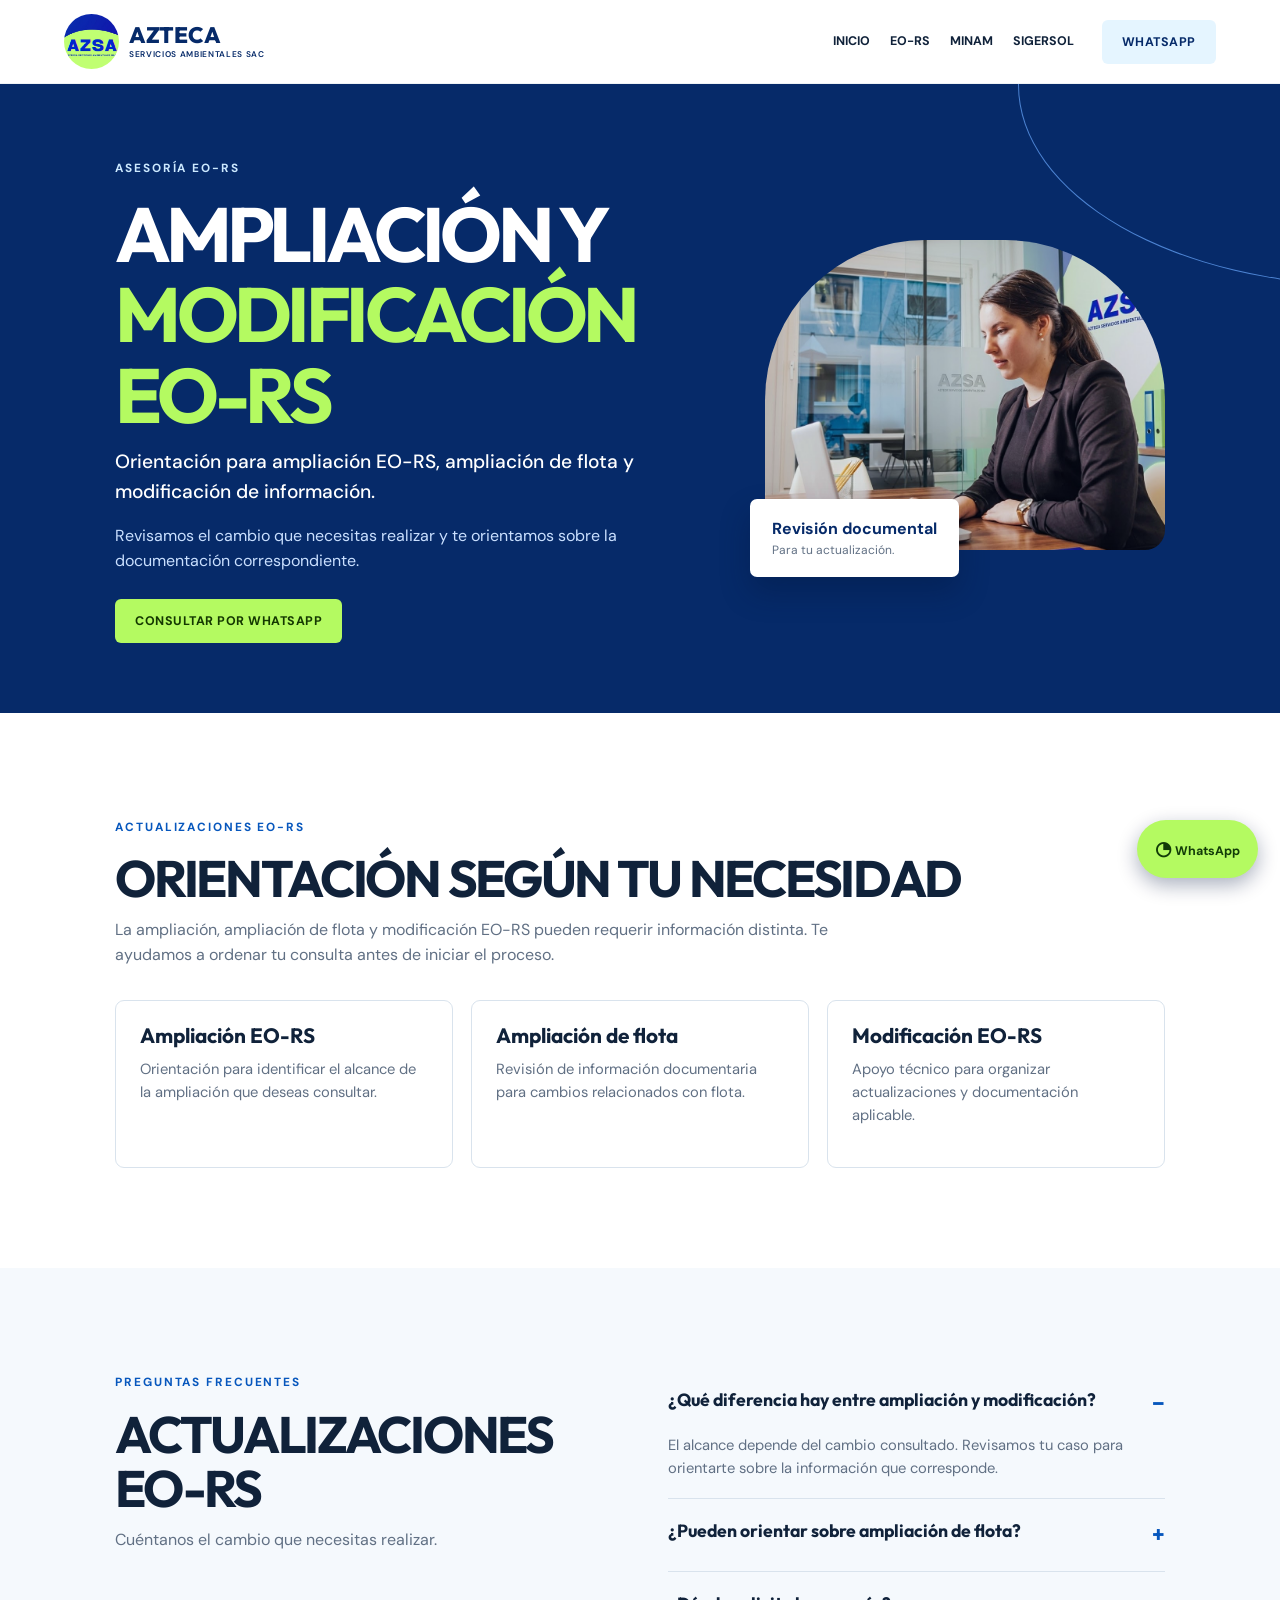
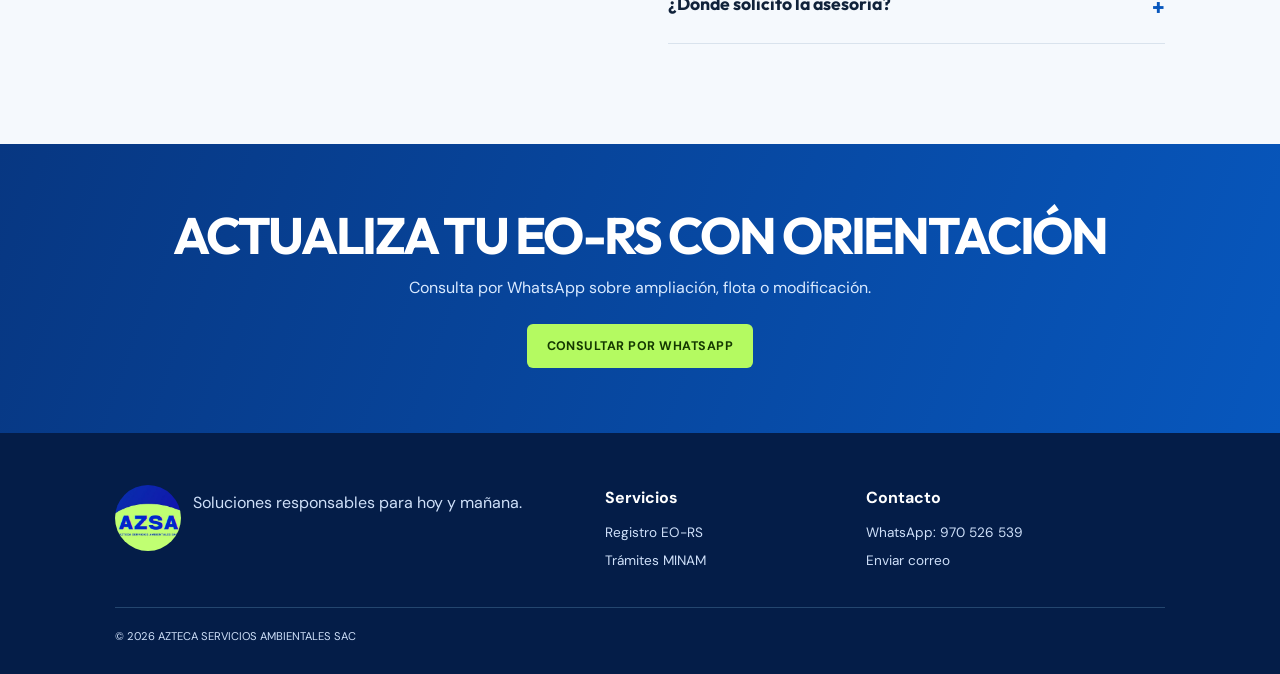
==== ampliacion-modificacion-eo-rs/index.html @ 424cefdb "Agregar páginas SEO de servicios ambientales" ====
<!doctype html><html lang="es"><head><script>(function(c,l,a,r,i,t,y){c[a]=c[a]||function(){(c[a].q=c[a].q||[]).push(arguments)};t=l.createElement(r);t.async=1;t.src="https://www.clarity.ms/tag/"+i;y=l.getElementsByTagName(r)[0];y.parentNode.insertBefore(t,y);})(window,document,"clarity","script","ye6p9t5ojd");</script><meta charset="utf-8"><meta name="viewport" content="width=device-width,initial-scale=1"><meta name="robots" content="index, follow"><meta name="description" content="Orientación para ampliación EO-RS, ampliación de flota y modificación EO-RS en Perú, con revisión técnica y documental."><link rel="canonical" href="https://tramites-minam-azsa.vercel.app/ampliacion-modificacion-eo-rs/"><meta property="og:type" content="website"><meta property="og:locale" content="es_PE"><meta property="og:title" content="Ampliación y Modificación EO-RS en Perú | AZSA"><meta property="og:description" content="Orientación para ampliación, flota y modificación EO-RS."><meta property="og:url" content="https://tramites-minam-azsa.vercel.app/ampliacion-modificacion-eo-rs/"><meta property="og:image" content="https://tramites-minam-azsa.vercel.app/hero-azsa.jpg"><title>Ampliación y Modificación EO-RS en Perú | AZSA</title><link rel="stylesheet" href="../styles.css"><link rel="stylesheet" href="../service-page.css"><script type="application/ld+json">{"@context":"https://schema.org","@type":"ProfessionalService","name":"AZTECA SERVICIOS AMBIENTALES SAC","url":"https://tramites-minam-azsa.vercel.app/ampliacion-modificacion-eo-rs/","telephone":"+51970526539","email":"aztecaserviciosambientales@gmail.com","areaServed":{"@type":"Country","name":"Perú"},"serviceType":"Asesoría para ampliación y modificación EO-RS"}</script></head><body><header class="header"><a class="brand" href="/"><img src="../azsa-logo.png" alt="Logo AZTECA SERVICIOS AMBIENTALES SAC"><span>AZTECA <small>SERVICIOS AMBIENTALES SAC</small></span></a><button class="menu-toggle" aria-label="Abrir menú">☰</button><nav><a href="/">Inicio</a><a href="/registro-eo-rs/">EO-RS</a><a href="/tramites-minam/">MINAM</a><a href="/sigersol/">SIGERSOL</a></nav><a class="button button-light header-cta" target="_blank" href="https://wa.me/51970526539?text=Deseo%20consultar%20sobre%20ampliaci%C3%B3n%2C%20flota%20o%20modificaci%C3%B3n%20EO-RS.">WhatsApp</a></header><main><section class="hero service-hero"><div class="hero-copy"><p class="eyebrow">Asesoría EO-RS</p><h1>AMPLIACIÓN Y <em>MODIFICACIÓN EO-RS</em></h1><p class="lead">Orientación para ampliación EO-RS, ampliación de flota y modificación de información.</p><p>Revisamos el cambio que necesitas realizar y te orientamos sobre la documentación correspondiente.</p><div class="actions"><a class="button button-accent" target="_blank" href="https://wa.me/51970526539?text=Deseo%20consultar%20sobre%20ampliaci%C3%B3n%2C%20flota%20o%20modificaci%C3%B3n%20EO-RS.">Consultar por WhatsApp</a></div></div><div class="hero-media"><img src="../hero-azsa.jpg" alt="Asesora ambiental de AZTECA SERVICIOS AMBIENTALES SAC"><div class="hero-card"><b>Revisión documental</b><span>Para tu actualización.</span></div></div></section><section class="section"><p class="eyebrow blue">Actualizaciones EO-RS</p><h2>ORIENTACIÓN SEGÚN TU NECESIDAD</h2><p class="service-intro">La ampliación, ampliación de flota y modificación EO-RS pueden requerir información distinta. Te ayudamos a ordenar tu consulta antes de iniciar el proceso.</p><div class="benefits"><article><h3>Ampliación EO-RS</h3><p>Orientación para identificar el alcance de la ampliación que deseas consultar.</p></article><article><h3>Ampliación de flota</h3><p>Revisión de información documentaria para cambios relacionados con flota.</p></article><article><h3>Modificación EO-RS</h3><p>Apoyo técnico para organizar actualizaciones y documentación aplicable.</p></article></div></section><section class="section soft faq"><div><p class="eyebrow blue">Preguntas frecuentes</p><h2>ACTUALIZACIONES EO-RS</h2><p>Cuéntanos el cambio que necesitas realizar.</p></div><div class="accordion"><details open><summary>¿Qué diferencia hay entre ampliación y modificación?</summary><p>El alcance depende del cambio consultado. Revisamos tu caso para orientarte sobre la información que corresponde.</p></details><details><summary>¿Pueden orientar sobre ampliación de flota?</summary><p>Sí. Brindamos orientación técnica y documental para ampliación de flota EO-RS.</p></details><details><summary>¿Dónde solicito la asesoría?</summary><p>Escríbenos por WhatsApp con una breve descripción de tu necesidad.</p></details></div></section><section class="service-cta"><h2>ACTUALIZA TU EO-RS CON ORIENTACIÓN</h2><p>Consulta por WhatsApp sobre ampliación, flota o modificación.</p><a class="button" target="_blank" href="https://wa.me/51970526539?text=Deseo%20consultar%20sobre%20ampliaci%C3%B3n%2C%20flota%20o%20modificaci%C3%B3n%20EO-RS.">Consultar por WhatsApp</a></section></main><footer><div class="footer-brand"><img src="../azsa-logo.png" alt="AZTECA SERVICIOS AMBIENTALES SAC"><p>Soluciones responsables para hoy y mañana.</p></div><div><b>Servicios</b><a href="/registro-eo-rs/">Registro EO-RS</a><a href="/tramites-minam/">Trámites MINAM</a></div><div><b>Contacto</b><a href="https://wa.me/51970526539">WhatsApp: 970 526 539</a><a href="mailto:aztecaserviciosambientales@gmail.com">Enviar correo</a></div><small>© 2026 AZTECA SERVICIOS AMBIENTALES SAC</small></footer><a class="whatsapp" target="_blank" href="https://wa.me/51970526539?text=Deseo%20consultar%20sobre%20ampliaci%C3%B3n%20EO-RS." aria-label="Consultar por WhatsApp">◔ <span>WhatsApp</span></a><script src="../service-page.js"></script></body></html>
---- styles.css ----
@import url('https://fonts.googleapis.com/css2?family=DM+Sans:wght@400;500;600;700&family=Outfit:wght@500;600;700;800&display=swap');
:root{--navy:#062a69;--blue:#0757bd;--sky:#eaf7fa;--lime:#b4fa61;--ink:#10223a;--muted:#617084;--white:#fff;--line:#d9e3ed;--soft:#f5f9fd}*{box-sizing:border-box}html{scroll-behavior:smooth}body{margin:0;font-family:'DM Sans',sans-serif;color:var(--ink);line-height:1.58}h1,h2,h3{font-family:Outfit,sans-serif;line-height:1.05;margin:0 0 .7rem}h1{font-size:clamp(3.2rem,7vw,6.5rem);letter-spacing:-.06em}h2{font-size:clamp(2rem,4vw,3.3rem);letter-spacing:-.045em}h3{font-size:1.3rem}p{margin:.3rem 0 1rem}a{text-decoration:none;color:inherit}.header{height:84px;display:flex;align-items:center;gap:28px;padding:8px max(5vw,30px);background:#fff;position:sticky;top:0;z-index:10;border-bottom:1px solid #eef2f5}.brand{display:flex;align-items:center;gap:10px;font-family:Outfit;font-weight:800;color:var(--navy);font-size:1.4rem;line-height:1}.brand img{width:55px;height:55px;border-radius:50%;object-fit:cover}.brand small{display:block;font-family:'DM Sans';font-weight:600;font-size:.52rem;text-transform:uppercase;letter-spacing:.08em;margin-top:4px}.header nav{display:flex;gap:20px;margin-left:auto;font-weight:700;font-size:.78rem;text-transform:uppercase}.header nav a:hover{color:var(--blue)}.button{border:0;cursor:pointer;display:inline-flex;align-items:center;justify-content:center;font:700 .78rem 'DM Sans';text-transform:uppercase;letter-spacing:.04em;padding:14px 20px;border-radius:6px;transition:.2s}.button:hover{transform:translateY(-2px)}.button-light{background:#e5f5ff;color:var(--navy)}.button-accent,.button-lime{background:var(--lime);color:#143800}.button-blue{background:var(--blue);color:white}.button-outline{border:1px solid currentColor;color:white;background:transparent}.header-cta{white-space:nowrap}.menu-toggle{display:none}.hero{background:var(--navy);color:#fff;min-height:620px;padding:86px max(9vw,38px) 72px;display:grid;grid-template-columns:1.05fr .75fr;align-items:center;gap:7vw;position:relative;overflow:hidden}.hero:after{content:"";position:absolute;width:700px;height:400px;border-radius:50%;border:1px solid #4c83d2;right:-440px;top:-200px}.hero-copy,.hero-media{position:relative;z-index:1}.eyebrow{font-size:.74rem;font-weight:700;letter-spacing:.16em;text-transform:uppercase;color:#cce9ff}.eyebrow.blue{color:var(--blue)}h1 em{color:var(--lime);font-style:normal;display:block}.lead{font-size:1.2rem;max-width:590px;font-weight:500}.hero-copy>p:not(.eyebrow):not(.lead){max-width:570px;color:#cae0ff}.actions{display:flex;gap:12px;flex-wrap:wrap;margin-top:25px}.hero-pills{display:flex;gap:10px;flex-wrap:wrap;margin-top:40px}.hero-pills span{border:1px solid #4477bd;border-radius:99px;padding:7px 12px;font-size:.75rem}.hero-media img{width:100%;height:385px;object-fit:cover;border-radius:160px 160px 20px 20px;opacity:.92}.hero-card{position:absolute;bottom:-20px;left:-45px;background:#fff;color:var(--navy);padding:17px 22px;border-radius:7px;box-shadow:0 15px 30px #01163855}.hero-card b,.hero-card span{display:block}.hero-card span{font-size:.75rem;color:var(--muted)}.trust{padding:25px max(9vw,38px);display:flex;gap:8vw;justify-content:center;background:var(--lime)}.trust div{display:flex;align-items:baseline;gap:8px}.trust strong{font-family:Outfit;font-size:1.15rem}.trust span{font-size:.8rem}.section{padding:100px max(9vw,38px)}.soft{background:var(--soft)}.split{display:grid;grid-template-columns:1fr 1fr;gap:8vw;align-items:center}.split p{color:var(--muted)}.image-frame img{width:100%;height:390px;object-fit:cover;border-radius:10px}.text-link,.card-link{color:var(--blue);font-weight:700;border:0;background:none;padding:0;cursor:pointer;font:inherit}.text-link b{font-size:1.2rem}.section-heading{display:flex;justify-content:space-between;align-items:end;gap:30px;margin-bottom:37px}.section-heading>p{max-width:360px;color:var(--muted)}.service-grid{display:grid;grid-template-columns:repeat(3,1fr);gap:17px}.service{background:#fff;border:1px solid var(--line);border-radius:9px;padding:27px;min-height:255px;display:flex;flex-direction:column;align-items:start}.service .icon{width:40px;height:40px;background:#e7f2ff;color:var(--blue);display:grid;place-items:center;border-radius:6px;font-weight:bold;font-size:1.25rem;margin-bottom:20px}.service p{font-size:.92rem;color:var(--muted)}.service .card-link{margin-top:auto}.service.featured{background:var(--blue);color:#fff;border-color:var(--blue)}.service.featured .icon{background:var(--lime);color:var(--navy)}.service.featured p,.service.featured .card-link{color:#d9ecff}.minam{background:linear-gradient(110deg,#073782,#0757bd);color:#fff;padding:72px max(9vw,38px);display:grid;grid-template-columns:1.25fr .75fr;gap:6vw;align-items:center}.minam h2{max-width:720px}.minam>div>p:not(.eyebrow){max-width:680px;color:#d8e9ff}.minam img{width:100%;height:270px;object-fit:cover;border-radius:100px 10px 100px 10px}.center{text-align:center}.audience{display:grid;grid-template-columns:repeat(4,1fr);gap:18px;margin-top:35px}.audience div{border-top:2px solid var(--blue);padding-top:18px}.audience b,.steps span{color:var(--blue);font:800 1rem Outfit}.audience p{font-size:.9rem;color:var(--muted)}.process{background:#fff}.steps{display:grid;grid-template-columns:repeat(4,1fr);gap:18px;counter-reset:step}.steps article{background:#f0f7fd;padding:25px;border-radius:8px}.steps h3{margin-top:12px;font-size:1.15rem}.steps p{font-size:.86rem;color:var(--muted)}.blog-grid{display:grid;grid-template-columns:repeat(3,1fr);gap:20px}.blog-grid article{background:#fff;border-radius:8px;overflow:hidden;border:1px solid var(--line)}.blog-grid img{width:100%;height:180px;object-fit:cover}.blog-grid article div{padding:22px}.blog-grid small{font-weight:bold;font-size:.67rem;letter-spacing:.08em;color:var(--blue)}.blog-grid h3{font-size:1.3rem;margin-top:9px}.blog-grid a{color:var(--blue);font-size:.85rem;font-weight:700}.faq{display:grid;grid-template-columns:.8fr 1.2fr;gap:9vw}.faq>div>p:not(.eyebrow){color:var(--muted)}details{border-bottom:1px solid var(--line);padding:18px 0}summary{font-family:Outfit;font-size:1.1rem;font-weight:700;cursor:pointer;list-style:none;display:flex;justify-content:space-between;gap:10px}summary:after{content:'+';color:var(--blue);font-size:1.4rem}details[open] summary:after{content:'−'}details p{color:var(--muted);font-size:.92rem;margin:12px 25px 0 0}.contact{color:#fff;background:var(--navy);padding:75px max(9vw,38px);display:grid;grid-template-columns:1.1fr .9fr;align-items:center;gap:7vw}.contact h2{font-size:clamp(2.5rem,5vw,4rem)}.contact a{text-decoration:underline;text-underline-offset:3px}.contact-data{border-left:2px solid var(--lime);padding-left:18px;margin-top:20px}.contact img{width:100%;height:330px;object-fit:cover;border-radius:20px 130px 20px 130px}footer{background:#041d48;color:#cfe0f9;padding:52px max(9vw,38px) 28px;display:grid;grid-template-columns:2fr 1fr 1.3fr;gap:30px;position:relative}footer img{width:66px;height:66px;border-radius:50%;object-fit:cover;float:left;margin-right:12px}footer b{display:block;color:#fff;margin-bottom:12px}footer a{display:block;font-size:.85rem;margin-bottom:6px}footer small{grid-column:1/-1;border-top:1px solid #24466f;padding-top:20px;font-size:.7rem}.whatsapp{position:fixed;bottom:22px;right:22px;z-index:9;background:var(--lime);color:#123b08;border-radius:99px;padding:14px 18px;font-weight:bold;font-size:.78rem;box-shadow:0 7px 20px #00154055}.whatsapp:first-letter{font-size:1.2rem}dialog{border:0;border-radius:12px;max-width:600px;width:calc(100% - 32px);padding:34px;box-shadow:0 30px 80px #00142c66;color:var(--ink)}dialog::backdrop{background:#011c488c}.close{position:absolute;right:18px;top:14px;border:0;background:none;font-size:2rem;color:var(--blue);cursor:pointer}.modal-head p{margin-bottom:5px}.modal-head h2{font-size:2.3rem}form{margin-top:20px}label{display:block;font-size:.78rem;font-weight:700;margin:12px 0}input,select,textarea{font:400 .95rem 'DM Sans';display:block;width:100%;border:1px solid #ccd9e6;border-radius:5px;padding:11px;margin-top:5px;color:var(--ink)}textarea{resize:vertical}.two{display:grid;grid-template-columns:1fr 1fr;gap:15px}form .button{width:100%;margin-top:8px}@media(max-width:900px){.header nav{display:none}.header nav.open{display:flex;position:absolute;top:83px;left:0;right:0;padding:20px 5vw;flex-direction:column;background:#fff}.menu-toggle{display:block;margin-left:auto;border:0;background:#e5f5ff;color:var(--navy);font-size:1.3rem;padding:6px 10px;border-radius:5px}.header-cta{display:none}.hero,.split,.minam,.contact,.faq{grid-template-columns:1fr}.hero{padding-top:60px}.hero-media{max-width:540px}.hero-card{left:10px}.service-grid{grid-template-columns:repeat(2,1fr)}.audience,.steps{grid-template-columns:repeat(2,1fr)}.contact img{max-height:270px}.faq{gap:40px}}@media(max-width:560px){.header{padding:8px 18px}.brand span{font-size:1.15rem}.hero,.section,.minam,.contact{padding-left:22px;padding-right:22px}.hero{min-height:auto}.hero-media img{height:270px;border-radius:80px 80px 16px 16px}.trust{padding:20px 22px;justify-content:flex-start;flex-wrap:wrap;gap:10px 25px}.section{padding-top:67px;padding-bottom:67px}.section-heading{display:block}.service-grid,.blog-grid{grid-template-columns:1fr}.service{min-height:0}.audience,.steps{grid-template-columns:1fr}.minam{padding-top:55px;padding-bottom:55px}.minam img{height:200px}.contact img{display:none}footer{grid-template-columns:1fr;padding:40px 22px 22px}.whatsapp span{display:none}.whatsapp{width:53px;height:53px;padding:13px;display:grid;place-items:center;font-size:1.4rem}.two{grid-template-columns:1fr}}
---- service-page.css ----
.service-hero{min-height:420px;padding-top:70px;padding-bottom:70px}.service-hero h1{font-size:clamp(2.8rem,6vw,5.5rem);max-width:850px}.service-hero .hero-media img{height:310px}.service-hero .hero-card{left:-15px}.service-intro{max-width:780px;color:var(--muted)}.benefits{display:grid;grid-template-columns:repeat(3,1fr);gap:18px;margin-top:32px}.benefits article{padding:24px;background:#fff;border:1px solid var(--line);border-radius:9px}.benefits p{font-size:.92rem;color:var(--muted)}.service-listing{margin:22px 0 0;padding-left:20px;color:var(--muted)}.service-listing li{margin:8px 0}.service-cta{background:linear-gradient(110deg,#073782,#0757bd);color:#fff;padding:65px max(9vw,38px);text-align:center}.service-cta p{max-width:700px;margin:12px auto 24px;color:#d8e9ff}.service-cta .button{background:var(--lime);color:#143800}.internal-links{display:flex;gap:12px;flex-wrap:wrap;margin-top:24px}.internal-links a{border:1px solid var(--line);padding:9px 12px;border-radius:6px;color:var(--blue);font-size:.82rem;font-weight:700}.internal-links a:hover{background:#e7f2ff}@media(max-width:900px){.benefits{grid-template-columns:1fr 1fr}}@media(max-width:560px){.benefits{grid-template-columns:1fr}.service-hero .hero-media img{height:240px}}
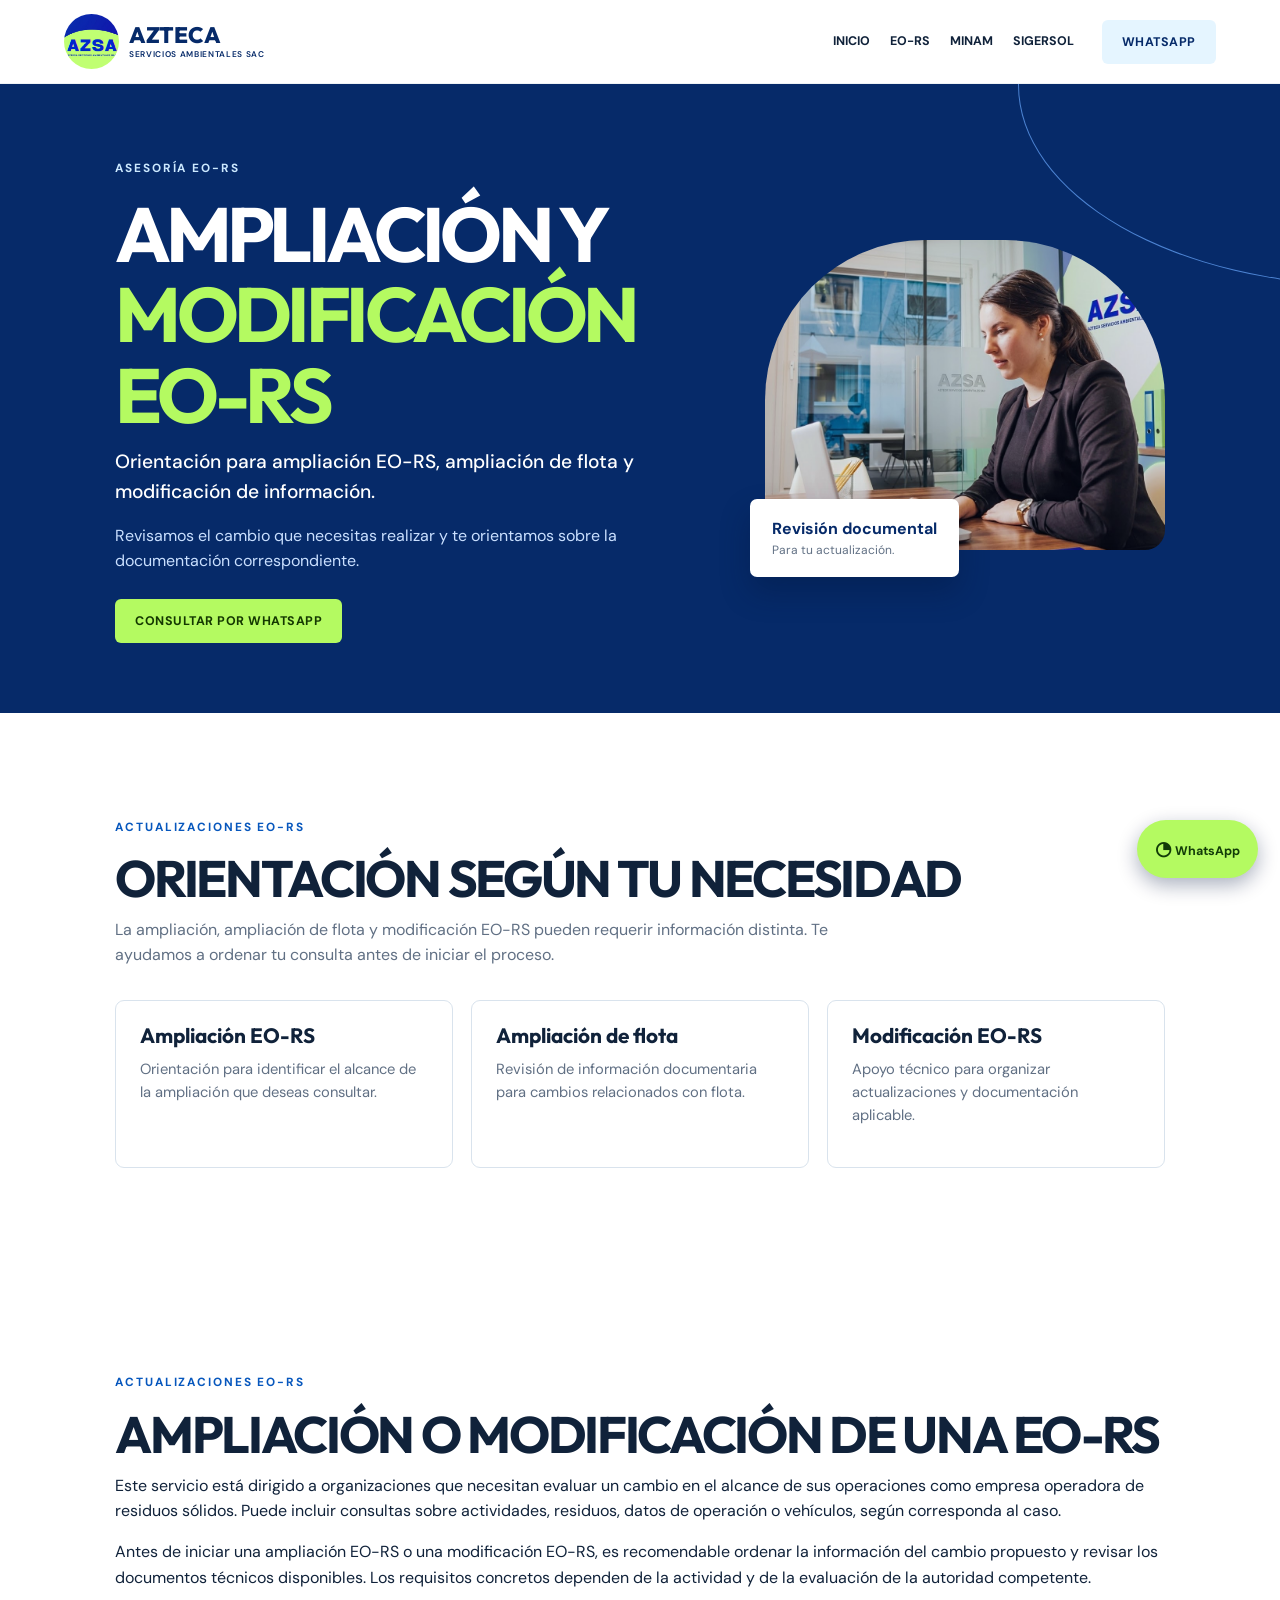
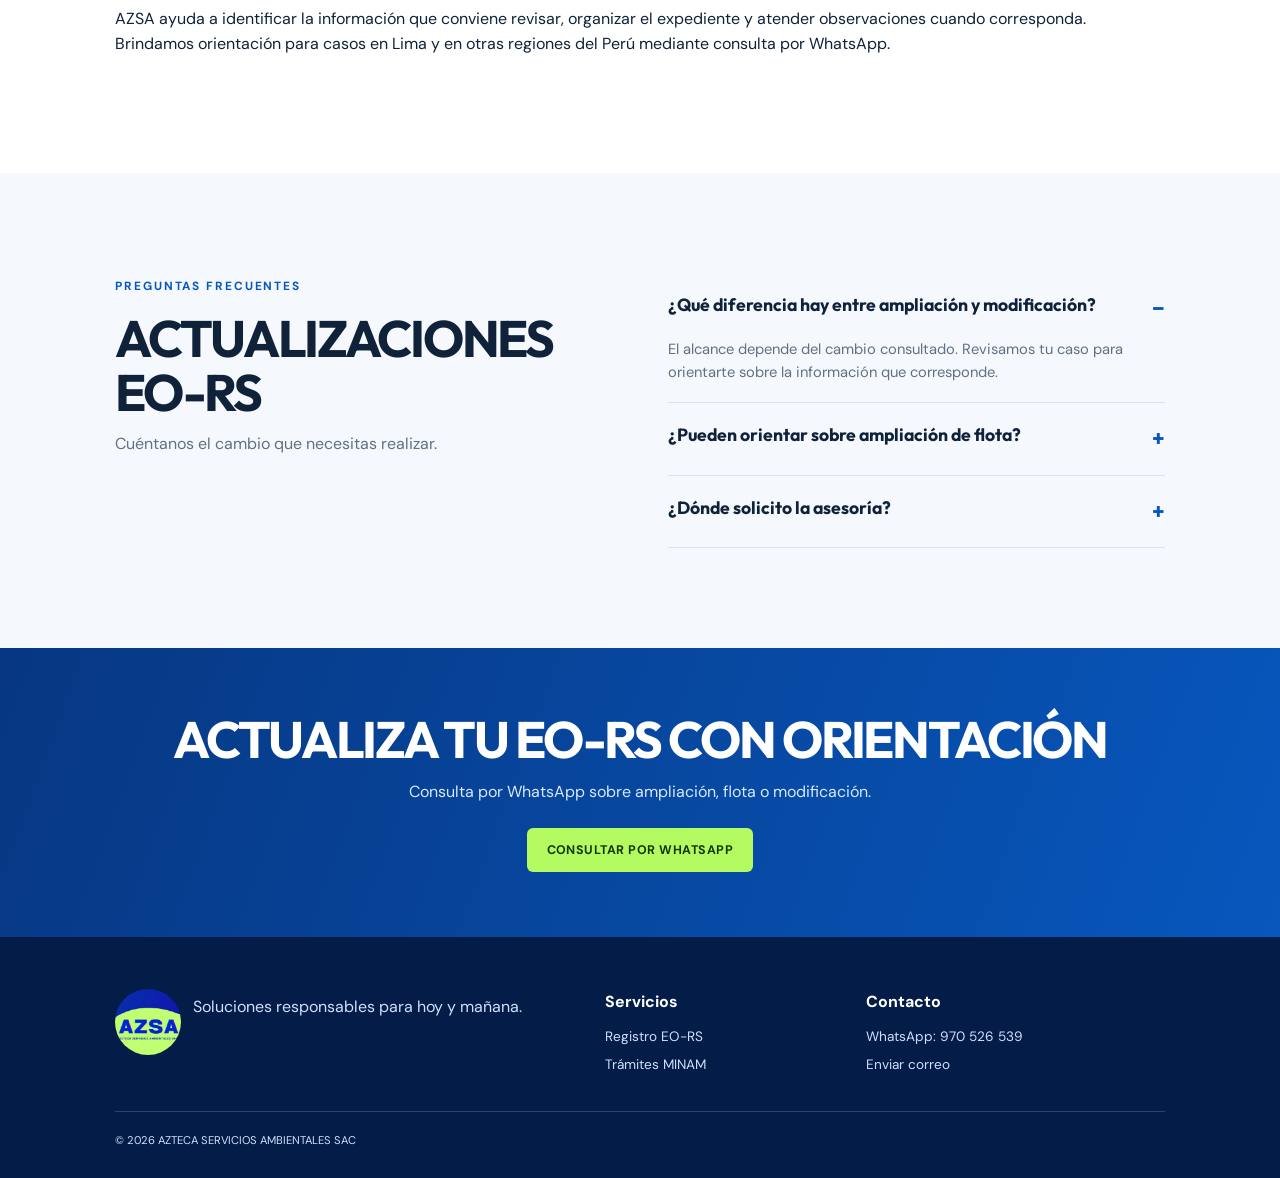
==== commit fc3495dc: "SEO: ampliar contenido útil de servicios" ====
--- a/ampliacion-modificacion-eo-rs/index.html
+++ b/ampliacion-modificacion-eo-rs/index.html
@@ -1 +1 @@
-<!doctype html><html lang="es"><head><script>(function(c,l,a,r,i,t,y){c[a]=c[a]||function(){(c[a].q=c[a].q||[]).push(arguments)};t=l.createElement(r);t.async=1;t.src="https://www.clarity.ms/tag/"+i;y=l.getElementsByTagName(r)[0];y.parentNode.insertBefore(t,y);})(window,document,"clarity","script","ye6p9t5ojd");</script><meta charset="utf-8"><meta name="viewport" content="width=device-width,initial-scale=1"><meta name="robots" content="index, follow"><meta name="description" content="Orientación para ampliación EO-RS, ampliación de flota y modificación EO-RS en Perú, con revisión técnica y documental."><link rel="canonical" href="https://tramites-minam-azsa.vercel.app/ampliacion-modificacion-eo-rs/"><meta property="og:type" content="website"><meta property="og:locale" content="es_PE"><meta property="og:title" content="Ampliación y Modificación EO-RS en Perú | AZSA"><meta property="og:description" content="Orientación para ampliación, flota y modificación EO-RS."><meta property="og:url" content="https://tramites-minam-azsa.vercel.app/ampliacion-modificacion-eo-rs/"><meta property="og:image" content="https://tramites-minam-azsa.vercel.app/hero-azsa.jpg"><title>Ampliación y Modificación EO-RS en Perú | AZSA</title><link rel="stylesheet" href="../styles.css"><link rel="stylesheet" href="../service-page.css"><script type="application/ld+json">{"@context":"https://schema.org","@type":"ProfessionalService","name":"AZTECA SERVICIOS AMBIENTALES SAC","url":"https://tramites-minam-azsa.vercel.app/ampliacion-modificacion-eo-rs/","telephone":"+51970526539","email":"aztecaserviciosambientales@gmail.com","areaServed":{"@type":"Country","name":"Perú"},"serviceType":"Asesoría para ampliación y modificación EO-RS"}</script></head><body><header class="header"><a class="brand" href="/"><img src="../azsa-logo.png" alt="Logo AZTECA SERVICIOS AMBIENTALES SAC"><span>AZTECA <small>SERVICIOS AMBIENTALES SAC</small></span></a><button class="menu-toggle" aria-label="Abrir menú">☰</button><nav><a href="/">Inicio</a><a href="/registro-eo-rs/">EO-RS</a><a href="/tramites-minam/">MINAM</a><a href="/sigersol/">SIGERSOL</a></nav><a class="button button-light header-cta" target="_blank" href="https://wa.me/51970526539?text=Deseo%20consultar%20sobre%20ampliaci%C3%B3n%2C%20flota%20o%20modificaci%C3%B3n%20EO-RS.">WhatsApp</a></header><main><section class="hero service-hero"><div class="hero-copy"><p class="eyebrow">Asesoría EO-RS</p><h1>AMPLIACIÓN Y <em>MODIFICACIÓN EO-RS</em></h1><p class="lead">Orientación para ampliación EO-RS, ampliación de flota y modificación de información.</p><p>Revisamos el cambio que necesitas realizar y te orientamos sobre la documentación correspondiente.</p><div class="actions"><a class="button button-accent" target="_blank" href="https://wa.me/51970526539?text=Deseo%20consultar%20sobre%20ampliaci%C3%B3n%2C%20flota%20o%20modificaci%C3%B3n%20EO-RS.">Consultar por WhatsApp</a></div></div><div class="hero-media"><img src="../hero-azsa.jpg" alt="Asesora ambiental de AZTECA SERVICIOS AMBIENTALES SAC"><div class="hero-card"><b>Revisión documental</b><span>Para tu actualización.</span></div></div></section><section class="section"><p class="eyebrow blue">Actualizaciones EO-RS</p><h2>ORIENTACIÓN SEGÚN TU NECESIDAD</h2><p class="service-intro">La ampliación, ampliación de flota y modificación EO-RS pueden requerir información distinta. Te ayudamos a ordenar tu consulta antes de iniciar el proceso.</p><div class="benefits"><article><h3>Ampliación EO-RS</h3><p>Orientación para identificar el alcance de la ampliación que deseas consultar.</p></article><article><h3>Ampliación de flota</h3><p>Revisión de información documentaria para cambios relacionados con flota.</p></article><article><h3>Modificación EO-RS</h3><p>Apoyo técnico para organizar actualizaciones y documentación aplicable.</p></article></div></section><section class="section soft faq"><div><p class="eyebrow blue">Preguntas frecuentes</p><h2>ACTUALIZACIONES EO-RS</h2><p>Cuéntanos el cambio que necesitas realizar.</p></div><div class="accordion"><details open><summary>¿Qué diferencia hay entre ampliación y modificación?</summary><p>El alcance depende del cambio consultado. Revisamos tu caso para orientarte sobre la información que corresponde.</p></details><details><summary>¿Pueden orientar sobre ampliación de flota?</summary><p>Sí. Brindamos orientación técnica y documental para ampliación de flota EO-RS.</p></details><details><summary>¿Dónde solicito la asesoría?</summary><p>Escríbenos por WhatsApp con una breve descripción de tu necesidad.</p></details></div></section><section class="service-cta"><h2>ACTUALIZA TU EO-RS CON ORIENTACIÓN</h2><p>Consulta por WhatsApp sobre ampliación, flota o modificación.</p><a class="button" target="_blank" href="https://wa.me/51970526539?text=Deseo%20consultar%20sobre%20ampliaci%C3%B3n%2C%20flota%20o%20modificaci%C3%B3n%20EO-RS.">Consultar por WhatsApp</a></section></main><footer><div class="footer-brand"><img src="../azsa-logo.png" alt="AZTECA SERVICIOS AMBIENTALES SAC"><p>Soluciones responsables para hoy y mañana.</p></div><div><b>Servicios</b><a href="/registro-eo-rs/">Registro EO-RS</a><a href="/tramites-minam/">Trámites MINAM</a></div><div><b>Contacto</b><a href="https://wa.me/51970526539">WhatsApp: 970 526 539</a><a href="mailto:aztecaserviciosambientales@gmail.com">Enviar correo</a></div><small>© 2026 AZTECA SERVICIOS AMBIENTALES SAC</small></footer><a class="whatsapp" target="_blank" href="https://wa.me/51970526539?text=Deseo%20consultar%20sobre%20ampliaci%C3%B3n%20EO-RS." aria-label="Consultar por WhatsApp">◔ <span>WhatsApp</span></a><script src="../service-page.js"></script></body></html>
+<!doctype html><html lang="es"><head><script>(function(c,l,a,r,i,t,y){c[a]=c[a]||function(){(c[a].q=c[a].q||[]).push(arguments)};t=l.createElement(r);t.async=1;t.src="https://www.clarity.ms/tag/"+i;y=l.getElementsByTagName(r)[0];y.parentNode.insertBefore(t,y);})(window,document,"clarity","script","ye6p9t5ojd");</script><meta charset="utf-8"><meta name="viewport" content="width=device-width,initial-scale=1"><meta name="robots" content="index, follow"><meta name="description" content="Orientación para ampliación EO-RS, incorporación de vehículos, ampliación de residuos y modificación de datos, con revisión documental en Perú."><link rel="canonical" href="https://tramites-minam-azsa.vercel.app/ampliacion-modificacion-eo-rs/"><meta property="og:type" content="website"><meta property="og:locale" content="es_PE"><meta property="og:title" content="Ampliación y modificación EO-RS en Perú | Asesoría AZSA"><meta property="og:description" content="Asesoría para ampliación EO-RS, flota, residuos y modificación de datos en Perú."><meta property="og:url" content="https://tramites-minam-azsa.vercel.app/ampliacion-modificacion-eo-rs/"><meta property="og:image" content="https://tramites-minam-azsa.vercel.app/hero-azsa.jpg"><title>Ampliación y modificación EO-RS en Perú | Asesoría AZSA</title><link rel="stylesheet" href="../styles.css"><link rel="stylesheet" href="../service-page.css"><script type="application/ld+json">{"@context":"https://schema.org","@type":"ProfessionalService","name":"AZTECA SERVICIOS AMBIENTALES SAC","url":"https://tramites-minam-azsa.vercel.app/ampliacion-modificacion-eo-rs/","telephone":"+51970526539","email":"aztecaserviciosambientales@gmail.com","areaServed":{"@type":"Country","name":"Perú"},"serviceType":"Asesoría para ampliación y modificación EO-RS"}</script></head><body><header class="header"><a class="brand" href="/"><img src="../azsa-logo.png" alt="Logo AZTECA SERVICIOS AMBIENTALES SAC"><span>AZTECA <small>SERVICIOS AMBIENTALES SAC</small></span></a><button class="menu-toggle" aria-label="Abrir menú">☰</button><nav><a href="/">Inicio</a><a href="/registro-eo-rs/">EO-RS</a><a href="/tramites-minam/">MINAM</a><a href="/sigersol/">SIGERSOL</a></nav><a class="button button-light header-cta" target="_blank" href="https://wa.me/51970526539?text=Deseo%20consultar%20sobre%20ampliaci%C3%B3n%2C%20flota%20o%20modificaci%C3%B3n%20EO-RS.">WhatsApp</a></header><main><section class="hero service-hero"><div class="hero-copy"><p class="eyebrow">Asesoría EO-RS</p><h1>AMPLIACIÓN Y <em>MODIFICACIÓN EO-RS</em></h1><p class="lead">Orientación para ampliación EO-RS, ampliación de flota y modificación de información.</p><p>Revisamos el cambio que necesitas realizar y te orientamos sobre la documentación correspondiente.</p><div class="actions"><a class="button button-accent" target="_blank" href="https://wa.me/51970526539?text=Deseo%20consultar%20sobre%20ampliaci%C3%B3n%2C%20flota%20o%20modificaci%C3%B3n%20EO-RS.">Consultar por WhatsApp</a></div></div><div class="hero-media"><img src="../hero-azsa.jpg" alt="Asesora ambiental de AZTECA SERVICIOS AMBIENTALES SAC"><div class="hero-card"><b>Revisión documental</b><span>Para tu actualización.</span></div></div></section><section class="section"><p class="eyebrow blue">Actualizaciones EO-RS</p><h2>ORIENTACIÓN SEGÚN TU NECESIDAD</h2><p class="service-intro">La ampliación, ampliación de flota y modificación EO-RS pueden requerir información distinta. Te ayudamos a ordenar tu consulta antes de iniciar el proceso.</p><div class="benefits"><article><h3>Ampliación EO-RS</h3><p>Orientación para identificar el alcance de la ampliación que deseas consultar.</p></article><article><h3>Ampliación de flota</h3><p>Revisión de información documentaria para cambios relacionados con flota.</p></article><article><h3>Modificación EO-RS</h3><p>Apoyo técnico para organizar actualizaciones y documentación aplicable.</p></article></div></section><section class="section"><p class="eyebrow blue">Actualizaciones EO-RS</p><h2>AMPLIACIÓN O MODIFICACIÓN DE UNA EO-RS</h2><p>Este servicio está dirigido a organizaciones que necesitan evaluar un cambio en el alcance de sus operaciones como empresa operadora de residuos sólidos. Puede incluir consultas sobre actividades, residuos, datos de operación o vehículos, según corresponda al caso.</p><p>Antes de iniciar una ampliación EO-RS o una modificación EO-RS, es recomendable ordenar la información del cambio propuesto y revisar los documentos técnicos disponibles. Los requisitos concretos dependen de la actividad y de la evaluación de la autoridad competente.</p><p>AZSA ayuda a identificar la información que conviene revisar, organizar el expediente y atender observaciones cuando corresponda. Brindamos orientación para casos en Lima y en otras regiones del Perú mediante consulta por WhatsApp.</p></section><section class="section soft faq"><div><p class="eyebrow blue">Preguntas frecuentes</p><h2>ACTUALIZACIONES EO-RS</h2><p>Cuéntanos el cambio que necesitas realizar.</p></div><div class="accordion"><details open><summary>¿Qué diferencia hay entre ampliación y modificación?</summary><p>El alcance depende del cambio consultado. Revisamos tu caso para orientarte sobre la información que corresponde.</p></details><details><summary>¿Pueden orientar sobre ampliación de flota?</summary><p>Sí. Brindamos orientación técnica y documental para ampliación de flota EO-RS.</p></details><details><summary>¿Dónde solicito la asesoría?</summary><p>Escríbenos por WhatsApp con una breve descripción de tu necesidad.</p></details></div></section><section class="service-cta"><h2>ACTUALIZA TU EO-RS CON ORIENTACIÓN</h2><p>Consulta por WhatsApp sobre ampliación, flota o modificación.</p><a class="button" target="_blank" href="https://wa.me/51970526539?text=Deseo%20consultar%20sobre%20ampliaci%C3%B3n%2C%20flota%20o%20modificaci%C3%B3n%20EO-RS.">Consultar por WhatsApp</a></section></main><footer><div class="footer-brand"><img src="../azsa-logo.png" alt="AZTECA SERVICIOS AMBIENTALES SAC"><p>Soluciones responsables para hoy y mañana.</p></div><div><b>Servicios</b><a href="/registro-eo-rs/">Registro EO-RS</a><a href="/tramites-minam/">Trámites MINAM</a></div><div><b>Contacto</b><a href="https://wa.me/51970526539">WhatsApp: 970 526 539</a><a href="mailto:aztecaserviciosambientales@gmail.com">Enviar correo</a></div><small>© 2026 AZTECA SERVICIOS AMBIENTALES SAC</small></footer><a class="whatsapp" target="_blank" href="https://wa.me/51970526539?text=Deseo%20consultar%20sobre%20ampliaci%C3%B3n%20EO-RS." aria-label="Consultar por WhatsApp">◔ <span>WhatsApp</span></a><script src="../service-page.js"></script></body></html>
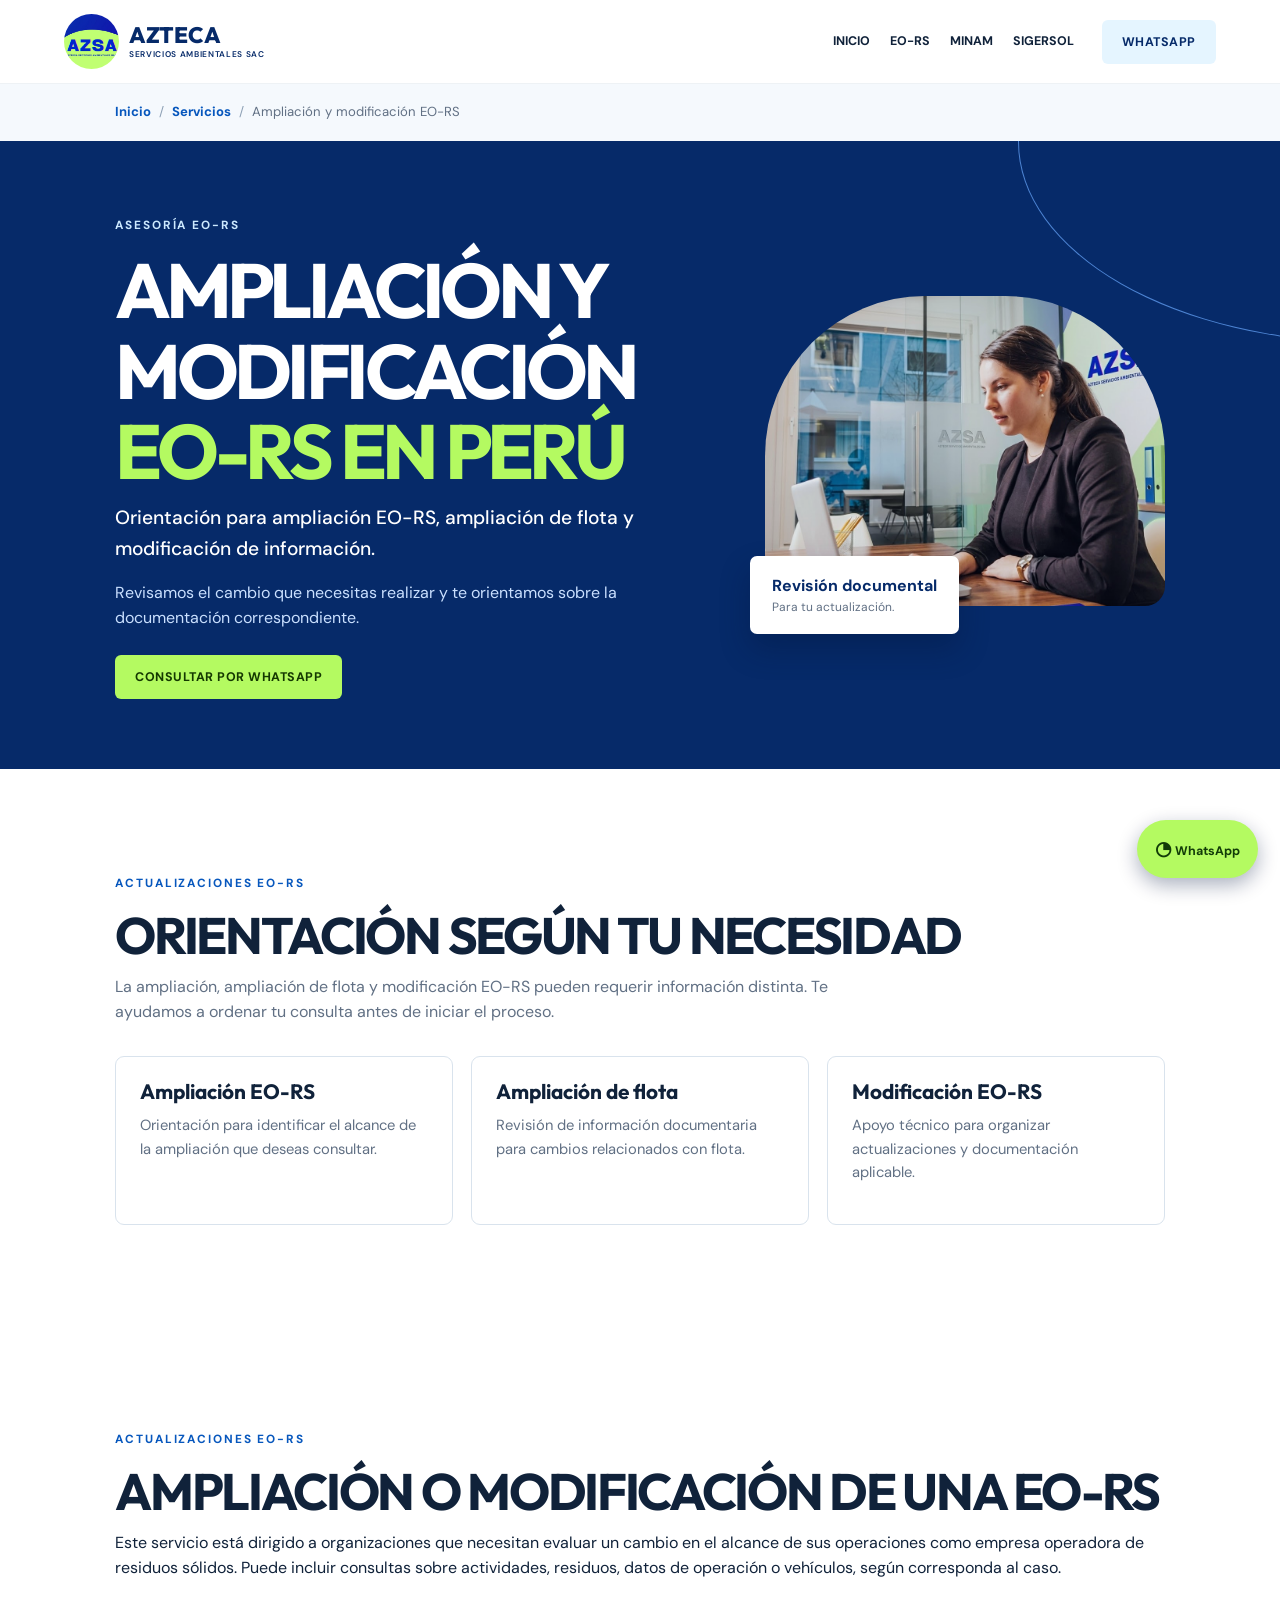
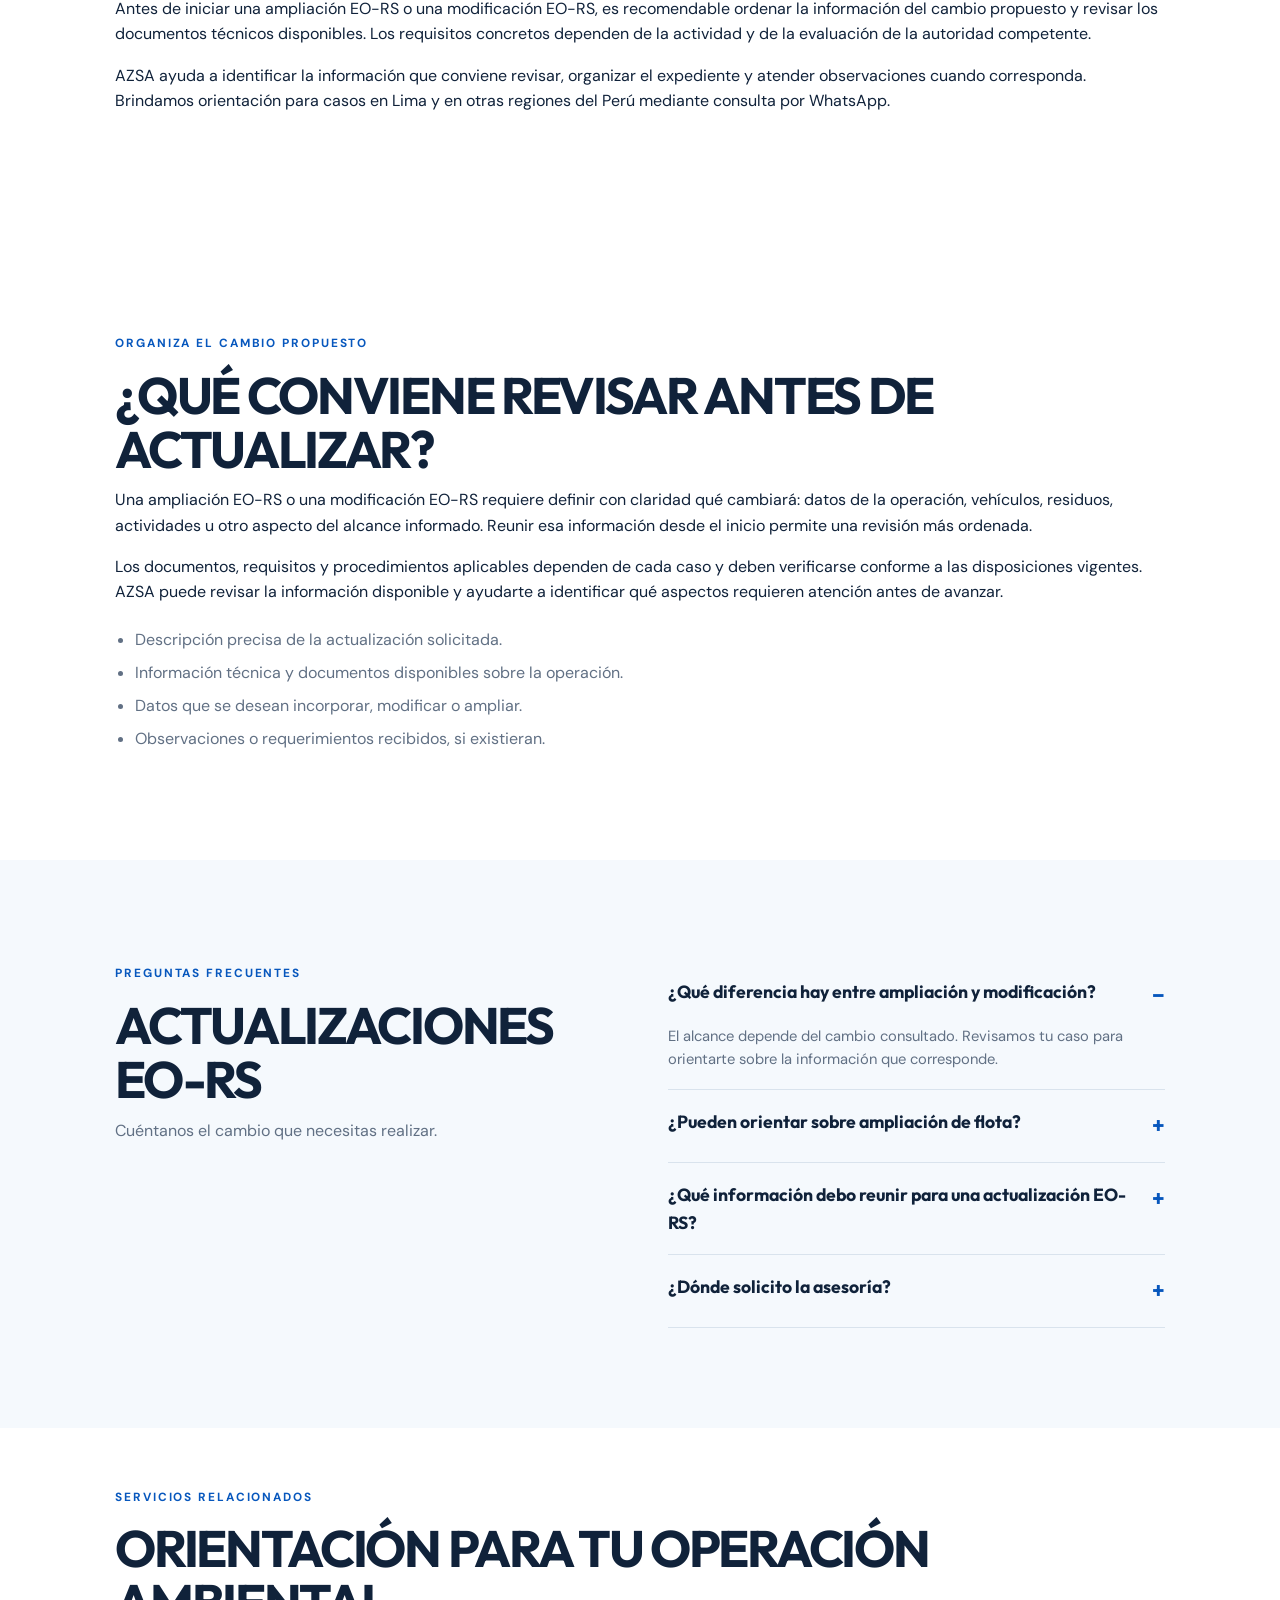
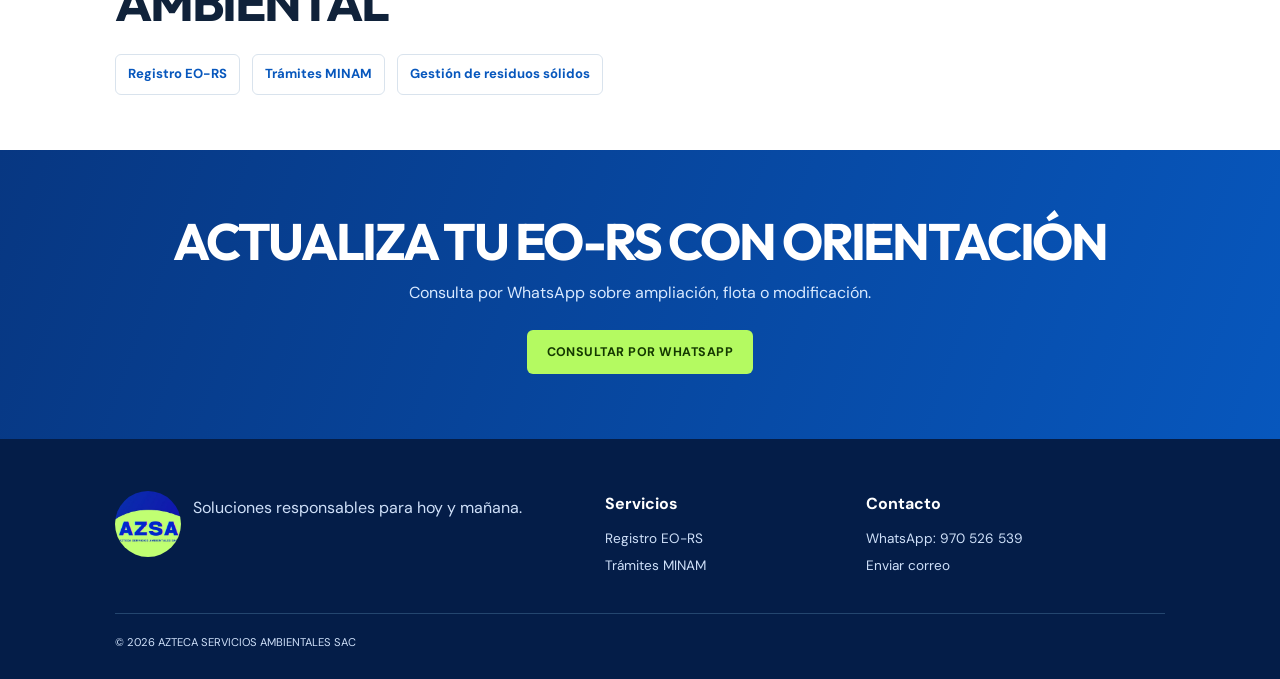
==== commit 777f51dd: "SEO: optimizar metadatos y contenido de servicios" ====
--- a/ampliacion-modificacion-eo-rs/index.html
+++ b/ampliacion-modificacion-eo-rs/index.html
@@ -1 +1,141 @@
-<!doctype html><html lang="es"><head><script>(function(c,l,a,r,i,t,y){c[a]=c[a]||function(){(c[a].q=c[a].q||[]).push(arguments)};t=l.createElement(r);t.async=1;t.src="https://www.clarity.ms/tag/"+i;y=l.getElementsByTagName(r)[0];y.parentNode.insertBefore(t,y);})(window,document,"clarity","script","ye6p9t5ojd");</script><meta charset="utf-8"><meta name="viewport" content="width=device-width,initial-scale=1"><meta name="robots" content="index, follow"><meta name="description" content="Orientación para ampliación EO-RS, incorporación de vehículos, ampliación de residuos y modificación de datos, con revisión documental en Perú."><link rel="canonical" href="https://tramites-minam-azsa.vercel.app/ampliacion-modificacion-eo-rs/"><meta property="og:type" content="website"><meta property="og:locale" content="es_PE"><meta property="og:title" content="Ampliación y modificación EO-RS en Perú | Asesoría AZSA"><meta property="og:description" content="Asesoría para ampliación EO-RS, flota, residuos y modificación de datos en Perú."><meta property="og:url" content="https://tramites-minam-azsa.vercel.app/ampliacion-modificacion-eo-rs/"><meta property="og:image" content="https://tramites-minam-azsa.vercel.app/hero-azsa.jpg"><title>Ampliación y modificación EO-RS en Perú | Asesoría AZSA</title><link rel="stylesheet" href="../styles.css"><link rel="stylesheet" href="../service-page.css"><script type="application/ld+json">{"@context":"https://schema.org","@type":"ProfessionalService","name":"AZTECA SERVICIOS AMBIENTALES SAC","url":"https://tramites-minam-azsa.vercel.app/ampliacion-modificacion-eo-rs/","telephone":"+51970526539","email":"aztecaserviciosambientales@gmail.com","areaServed":{"@type":"Country","name":"Perú"},"serviceType":"Asesoría para ampliación y modificación EO-RS"}</script></head><body><header class="header"><a class="brand" href="/"><img src="../azsa-logo.png" alt="Logo AZTECA SERVICIOS AMBIENTALES SAC"><span>AZTECA <small>SERVICIOS AMBIENTALES SAC</small></span></a><button class="menu-toggle" aria-label="Abrir menú">☰</button><nav><a href="/">Inicio</a><a href="/registro-eo-rs/">EO-RS</a><a href="/tramites-minam/">MINAM</a><a href="/sigersol/">SIGERSOL</a></nav><a class="button button-light header-cta" target="_blank" href="https://wa.me/51970526539?text=Deseo%20consultar%20sobre%20ampliaci%C3%B3n%2C%20flota%20o%20modificaci%C3%B3n%20EO-RS.">WhatsApp</a></header><main><section class="hero service-hero"><div class="hero-copy"><p class="eyebrow">Asesoría EO-RS</p><h1>AMPLIACIÓN Y <em>MODIFICACIÓN EO-RS</em></h1><p class="lead">Orientación para ampliación EO-RS, ampliación de flota y modificación de información.</p><p>Revisamos el cambio que necesitas realizar y te orientamos sobre la documentación correspondiente.</p><div class="actions"><a class="button button-accent" target="_blank" href="https://wa.me/51970526539?text=Deseo%20consultar%20sobre%20ampliaci%C3%B3n%2C%20flota%20o%20modificaci%C3%B3n%20EO-RS.">Consultar por WhatsApp</a></div></div><div class="hero-media"><img src="../hero-azsa.jpg" alt="Asesora ambiental de AZTECA SERVICIOS AMBIENTALES SAC"><div class="hero-card"><b>Revisión documental</b><span>Para tu actualización.</span></div></div></section><section class="section"><p class="eyebrow blue">Actualizaciones EO-RS</p><h2>ORIENTACIÓN SEGÚN TU NECESIDAD</h2><p class="service-intro">La ampliación, ampliación de flota y modificación EO-RS pueden requerir información distinta. Te ayudamos a ordenar tu consulta antes de iniciar el proceso.</p><div class="benefits"><article><h3>Ampliación EO-RS</h3><p>Orientación para identificar el alcance de la ampliación que deseas consultar.</p></article><article><h3>Ampliación de flota</h3><p>Revisión de información documentaria para cambios relacionados con flota.</p></article><article><h3>Modificación EO-RS</h3><p>Apoyo técnico para organizar actualizaciones y documentación aplicable.</p></article></div></section><section class="section"><p class="eyebrow blue">Actualizaciones EO-RS</p><h2>AMPLIACIÓN O MODIFICACIÓN DE UNA EO-RS</h2><p>Este servicio está dirigido a organizaciones que necesitan evaluar un cambio en el alcance de sus operaciones como empresa operadora de residuos sólidos. Puede incluir consultas sobre actividades, residuos, datos de operación o vehículos, según corresponda al caso.</p><p>Antes de iniciar una ampliación EO-RS o una modificación EO-RS, es recomendable ordenar la información del cambio propuesto y revisar los documentos técnicos disponibles. Los requisitos concretos dependen de la actividad y de la evaluación de la autoridad competente.</p><p>AZSA ayuda a identificar la información que conviene revisar, organizar el expediente y atender observaciones cuando corresponda. Brindamos orientación para casos en Lima y en otras regiones del Perú mediante consulta por WhatsApp.</p></section><section class="section soft faq"><div><p class="eyebrow blue">Preguntas frecuentes</p><h2>ACTUALIZACIONES EO-RS</h2><p>Cuéntanos el cambio que necesitas realizar.</p></div><div class="accordion"><details open><summary>¿Qué diferencia hay entre ampliación y modificación?</summary><p>El alcance depende del cambio consultado. Revisamos tu caso para orientarte sobre la información que corresponde.</p></details><details><summary>¿Pueden orientar sobre ampliación de flota?</summary><p>Sí. Brindamos orientación técnica y documental para ampliación de flota EO-RS.</p></details><details><summary>¿Dónde solicito la asesoría?</summary><p>Escríbenos por WhatsApp con una breve descripción de tu necesidad.</p></details></div></section><section class="service-cta"><h2>ACTUALIZA TU EO-RS CON ORIENTACIÓN</h2><p>Consulta por WhatsApp sobre ampliación, flota o modificación.</p><a class="button" target="_blank" href="https://wa.me/51970526539?text=Deseo%20consultar%20sobre%20ampliaci%C3%B3n%2C%20flota%20o%20modificaci%C3%B3n%20EO-RS.">Consultar por WhatsApp</a></section></main><footer><div class="footer-brand"><img src="../azsa-logo.png" alt="AZTECA SERVICIOS AMBIENTALES SAC"><p>Soluciones responsables para hoy y mañana.</p></div><div><b>Servicios</b><a href="/registro-eo-rs/">Registro EO-RS</a><a href="/tramites-minam/">Trámites MINAM</a></div><div><b>Contacto</b><a href="https://wa.me/51970526539">WhatsApp: 970 526 539</a><a href="mailto:aztecaserviciosambientales@gmail.com">Enviar correo</a></div><small>© 2026 AZTECA SERVICIOS AMBIENTALES SAC</small></footer><a class="whatsapp" target="_blank" href="https://wa.me/51970526539?text=Deseo%20consultar%20sobre%20ampliaci%C3%B3n%20EO-RS." aria-label="Consultar por WhatsApp">◔ <span>WhatsApp</span></a><script src="../service-page.js"></script></body></html>
+<!doctype html>
+<html lang="es">
+<head>
+<script>(function(c,l,a,r,i,t,y){c[a]=c[a]||function(){(c[a].q=c[a].q||[]).push(arguments)};t=l.createElement(r);t.async=1;t.src="https://www.clarity.ms/tag/"+i;y=l.getElementsByTagName(r)[0];y.parentNode.insertBefore(t,y);})(window,document,"clarity","script","ye6p9t5ojd");</script>
+<meta charset="utf-8">
+<meta name="viewport" content="width=device-width,initial-scale=1">
+<meta name="robots" content="index, follow">
+<meta name="description" content="Asesoría para ampliación y modificación EO-RS en Perú: actualización de datos, operaciones, flota o residuos y revisión documental especializada.">
+<link rel="canonical" href="https://azsa.pe/ampliacion-modificacion-eo-rs/">
+<meta property="og:type" content="website">
+<meta property="og:locale" content="es_PE">
+<meta property="og:site_name" content="AZTECA SERVICIOS AMBIENTALES S.A.C.">
+<meta property="og:title" content="Ampliación y Modificación EO-RS en Perú | AZSA">
+<meta property="og:description" content="Orientación para actualización EO-RS, flota, operaciones, residuos y revisión de documentos en Perú.">
+<meta property="og:url" content="https://azsa.pe/ampliacion-modificacion-eo-rs/">
+<meta property="og:image" content="https://azsa.pe/hero-azsa.jpg">
+<meta name="twitter:card" content="summary_large_image"><meta name="twitter:title" content="Ampliación y Modificación EO-RS en Perú | AZSA"><meta name="twitter:description" content="Orientación para actualización EO-RS, flota, operaciones, residuos y revisión de documentos en Perú."><meta name="twitter:image" content="https://azsa.pe/hero-azsa.jpg">
+<title>Ampliación y Modificación EO-RS en Perú | Asesoría AZSA</title>
+<link rel="stylesheet" href="../styles.css">
+<link rel="stylesheet" href="../service-page.css">
+<script type="application/ld+json">{"@context":"https://schema.org","@type":"ProfessionalService","name":"AZTECA SERVICIOS AMBIENTALES SAC","url":"https://azsa.pe/ampliacion-modificacion-eo-rs/","telephone":"+51970526539","email":"aztecaserviciosambientales@gmail.com","areaServed":{"@type":"Country","name":"Perú"},"serviceType":"Asesoría para ampliación y modificación EO-RS"}</script><script type="application/ld+json">{"@context":"https://schema.org","@graph":[{"@type":"WebPage","@id":"https://azsa.pe/ampliacion-modificacion-eo-rs/#webpage","url":"https://azsa.pe/ampliacion-modificacion-eo-rs/","name":"Ampliación y Modificación EO-RS en Perú | AZSA","description":"Asesoría para ampliación y modificación EO-RS en Perú: actualización de datos, operaciones, flota o residuos con revisión documental.","inLanguage":"es-PE","isPartOf":{"@id":"https://azsa.pe/#website"}},{"@type":"Service","@id":"https://azsa.pe/ampliacion-modificacion-eo-rs/#service","name":"Asesoría para ampliación y modificación EO-RS","serviceType":"Actualización EO-RS","url":"https://azsa.pe/ampliacion-modificacion-eo-rs/","description":"Orientación para actualización de datos, operaciones, flota o residuos relacionados con EO-RS.","provider":{"@id":"https://azsa.pe/#organization"},"areaServed":{"@type":"Country","name":"Perú"}},{"@type":"BreadcrumbList","itemListElement":[{"@type":"ListItem","position":1,"name":"Inicio","item":"https://azsa.pe/"},{"@type":"ListItem","position":2,"name":"Servicios","item":"https://azsa.pe/#servicios"},{"@type":"ListItem","position":3,"name":"Ampliación y modificación EO-RS","item":"https://azsa.pe/ampliacion-modificacion-eo-rs/"}]}]}</script>
+</head>
+<body>
+<header class="header">
+<a class="brand" href="/">
+<img src="../azsa-logo.png" alt="Logo AZTECA SERVICIOS AMBIENTALES SAC">
+<span>AZTECA <small>SERVICIOS AMBIENTALES SAC</small>
+</span>
+</a>
+<button class="menu-toggle" aria-label="Abrir menú">☰</button>
+<nav>
+<a href="/">Inicio</a>
+<a href="/registro-eo-rs/">EO-RS</a>
+<a href="/tramites-minam/">MINAM</a>
+<a href="/sigersol/">SIGERSOL</a>
+</nav>
+<a class="button button-light header-cta" target="_blank" rel="noopener" href="https://wa.me/51970526539?text=Deseo%20consultar%20sobre%20ampliaci%C3%B3n%2C%20flota%20o%20modificaci%C3%B3n%20EO-RS.">WhatsApp</a>
+</header>
+<nav class="breadcrumbs" aria-label="Migas de pan"><ol><li><a href="/">Inicio</a></li><li><a href="/#servicios">Servicios</a></li><li aria-current="page">Ampliación y modificación EO-RS</li></ol></nav>
+<main>
+<section class="hero service-hero">
+<div class="hero-copy">
+<p class="eyebrow">Asesoría EO-RS</p>
+<h1>AMPLIACIÓN Y MODIFICACIÓN <em>EO-RS EN PERÚ</em>
+</h1>
+<p class="lead">Orientación para ampliación EO-RS, ampliación de flota y modificación de información.</p>
+<p>Revisamos el cambio que necesitas realizar y te orientamos sobre la documentación correspondiente.</p>
+<div class="actions">
+<a class="button button-accent" target="_blank" href="https://wa.me/51970526539?text=Deseo%20consultar%20sobre%20ampliaci%C3%B3n%2C%20flota%20o%20modificaci%C3%B3n%20EO-RS.">Consultar por WhatsApp</a>
+</div>
+</div>
+<div class="hero-media">
+<img src="../hero-azsa.jpg" alt="Asesora ambiental de AZTECA SERVICIOS AMBIENTALES SAC" width="1024" height="1024" decoding="async">
+<div class="hero-card">
+<b>Revisión documental</b>
+<span>Para tu actualización.</span>
+</div>
+</div>
+</section>
+<section class="section">
+<p class="eyebrow blue">Actualizaciones EO-RS</p>
+<h2>ORIENTACIÓN SEGÚN TU NECESIDAD</h2>
+<p class="service-intro">La ampliación, ampliación de flota y modificación EO-RS pueden requerir información distinta. Te ayudamos a ordenar tu consulta antes de iniciar el proceso.</p>
+<div class="benefits">
+<article>
+<h3>Ampliación EO-RS</h3>
+<p>Orientación para identificar el alcance de la ampliación que deseas consultar.</p>
+</article>
+<article>
+<h3>Ampliación de flota</h3>
+<p>Revisión de información documentaria para cambios relacionados con flota.</p>
+</article>
+<article>
+<h3>Modificación EO-RS</h3>
+<p>Apoyo técnico para organizar actualizaciones y documentación aplicable.</p>
+</article>
+</div>
+</section>
+<section class="section">
+<p class="eyebrow blue">Actualizaciones EO-RS</p>
+<h2>AMPLIACIÓN O MODIFICACIÓN DE UNA EO-RS</h2>
+<p>Este servicio está dirigido a organizaciones que necesitan evaluar un cambio en el alcance de sus operaciones como empresa operadora de residuos sólidos. Puede incluir consultas sobre actividades, residuos, datos de operación o vehículos, según corresponda al caso.</p>
+<p>Antes de iniciar una ampliación EO-RS o una modificación EO-RS, es recomendable ordenar la información del cambio propuesto y revisar los documentos técnicos disponibles. Los requisitos concretos dependen de la actividad y de la evaluación de la autoridad competente.</p>
+<p>AZSA ayuda a identificar la información que conviene revisar, organizar el expediente y atender observaciones cuando corresponda. Brindamos orientación para casos en Lima y en otras regiones del Perú mediante consulta por WhatsApp.</p>
+</section>
+<section class="section alt"><p class="eyebrow blue">Organiza el cambio propuesto</p><h2>¿QUÉ CONVIENE REVISAR ANTES DE ACTUALIZAR?</h2><p>Una ampliación EO-RS o una modificación EO-RS requiere definir con claridad qué cambiará: datos de la operación, vehículos, residuos, actividades u otro aspecto del alcance informado. Reunir esa información desde el inicio permite una revisión más ordenada.</p><p>Los documentos, requisitos y procedimientos aplicables dependen de cada caso y deben verificarse conforme a las disposiciones vigentes. AZSA puede revisar la información disponible y ayudarte a identificar qué aspectos requieren atención antes de avanzar.</p><ul class="service-listing"><li>Descripción precisa de la actualización solicitada.</li><li>Información técnica y documentos disponibles sobre la operación.</li><li>Datos que se desean incorporar, modificar o ampliar.</li><li>Observaciones o requerimientos recibidos, si existieran.</li></ul></section>
+<section class="section soft faq">
+<div>
+<p class="eyebrow blue">Preguntas frecuentes</p>
+<h2>ACTUALIZACIONES EO-RS</h2>
+<p>Cuéntanos el cambio que necesitas realizar.</p>
+</div>
+<div class="accordion">
+<details open>
+<summary>¿Qué diferencia hay entre ampliación y modificación?</summary>
+<p>El alcance depende del cambio consultado. Revisamos tu caso para orientarte sobre la información que corresponde.</p>
+</details>
+<details>
+<summary>¿Pueden orientar sobre ampliación de flota?</summary>
+<p>Sí. Brindamos orientación técnica y documental para ampliación de flota EO-RS.</p>
+</details>
+<details>
+<summary>¿Qué información debo reunir para una actualización EO-RS?</summary>
+<p>Conviene tener una descripción del cambio, los datos de la operación y los documentos técnicos disponibles. Los requisitos específicos se confirman según el caso.</p>
+</details>
+<details>
+<summary>¿Dónde solicito la asesoría?</summary>
+<p>Escríbenos por WhatsApp con una breve descripción de tu necesidad.</p>
+</details>
+</div>
+</section>
+<section class="section related-services"><p class="eyebrow blue">Servicios relacionados</p><h2>ORIENTACIÓN PARA TU OPERACIÓN AMBIENTAL</h2><div class="internal-links"><a href="/registro-eo-rs/">Registro EO-RS</a><a href="/tramites-minam/">Trámites MINAM</a><a href="/gestion-residuos-solidos/">Gestión de residuos sólidos</a></div></section>
+<section class="service-cta">
+<h2>ACTUALIZA TU EO-RS CON ORIENTACIÓN</h2>
+<p>Consulta por WhatsApp sobre ampliación, flota o modificación.</p>
+<a class="button" target="_blank" href="https://wa.me/51970526539?text=Deseo%20consultar%20sobre%20ampliaci%C3%B3n%2C%20flota%20o%20modificaci%C3%B3n%20EO-RS.">Consultar por WhatsApp</a>
+</section>
+</main>
+<footer>
+<div class="footer-brand">
+<img src="../azsa-logo.png" alt="AZTECA SERVICIOS AMBIENTALES SAC">
+<p>Soluciones responsables para hoy y mañana.</p>
+</div>
+<div>
+<b>Servicios</b>
+<a href="/registro-eo-rs/">Registro EO-RS</a>
+<a href="/tramites-minam/">Trámites MINAM</a>
+</div>
+<div>
+<b>Contacto</b>
+<a href="https://wa.me/51970526539">WhatsApp: 970 526 539</a>
+<a href="mailto:aztecaserviciosambientales@gmail.com">Enviar correo</a>
+</div>
+<small>© 2026 AZTECA SERVICIOS AMBIENTALES SAC</small>
+</footer>
+<a class="whatsapp" target="_blank" href="https://wa.me/51970526539?text=Deseo%20consultar%20sobre%20ampliaci%C3%B3n%20EO-RS." aria-label="Consultar por WhatsApp">◔ <span>WhatsApp</span>
+</a>
+<script src="../service-page.js">
+</script>
+</body>
+</html>
--- a/service-page.css
+++ b/service-page.css
@@ -1 +1 @@
-.service-hero{min-height:420px;padding-top:70px;padding-bottom:70px}.service-hero h1{font-size:clamp(2.8rem,6vw,5.5rem);max-width:850px}.service-hero .hero-media img{height:310px}.service-hero .hero-card{left:-15px}.service-intro{max-width:780px;color:var(--muted)}.benefits{display:grid;grid-template-columns:repeat(3,1fr);gap:18px;margin-top:32px}.benefits article{padding:24px;background:#fff;border:1px solid var(--line);border-radius:9px}.benefits p{font-size:.92rem;color:var(--muted)}.service-listing{margin:22px 0 0;padding-left:20px;color:var(--muted)}.service-listing li{margin:8px 0}.service-cta{background:linear-gradient(110deg,#073782,#0757bd);color:#fff;padding:65px max(9vw,38px);text-align:center}.service-cta p{max-width:700px;margin:12px auto 24px;color:#d8e9ff}.service-cta .button{background:var(--lime);color:#143800}.internal-links{display:flex;gap:12px;flex-wrap:wrap;margin-top:24px}.internal-links a{border:1px solid var(--line);padding:9px 12px;border-radius:6px;color:var(--blue);font-size:.82rem;font-weight:700}.internal-links a:hover{background:#e7f2ff}@media(max-width:900px){.benefits{grid-template-columns:1fr 1fr}}@media(max-width:560px){.benefits{grid-template-columns:1fr}.service-hero .hero-media img{height:240px}}
+.service-hero{min-height:420px;padding-top:70px;padding-bottom:70px}.service-hero h1{font-size:clamp(2.8rem,6vw,5.5rem);max-width:850px}.service-hero .hero-media img{height:310px}.service-hero .hero-card{left:-15px}.service-intro{max-width:780px;color:var(--muted)}.benefits{display:grid;grid-template-columns:repeat(3,1fr);gap:18px;margin-top:32px}.benefits article{padding:24px;background:#fff;border:1px solid var(--line);border-radius:9px}.benefits p{font-size:.92rem;color:var(--muted)}.service-listing{margin:22px 0 0;padding-left:20px;color:var(--muted)}.service-listing li{margin:8px 0}.service-cta{background:linear-gradient(110deg,#073782,#0757bd);color:#fff;padding:65px max(9vw,38px);text-align:center}.service-cta p{max-width:700px;margin:12px auto 24px;color:#d8e9ff}.service-cta .button{background:var(--lime);color:#143800}.breadcrumbs{padding:18px max(9vw,38px);background:var(--soft);font-size:.82rem;color:var(--muted)}.breadcrumbs ol{display:flex;gap:8px;flex-wrap:wrap;list-style:none;margin:0;padding:0}.breadcrumbs li+li:before{content:'/';margin-right:8px;color:#8da0b5}.breadcrumbs a{color:var(--blue);font-weight:700}.related-services{padding-top:55px;padding-bottom:55px}.internal-links{display:flex;gap:12px;flex-wrap:wrap;margin-top:24px}.internal-links a{border:1px solid var(--line);padding:9px 12px;border-radius:6px;color:var(--blue);font-size:.82rem;font-weight:700}.internal-links a:hover{background:#e7f2ff}@media(max-width:900px){.benefits{grid-template-columns:1fr 1fr}}@media(max-width:560px){.benefits{grid-template-columns:1fr}.service-hero .hero-media img{height:240px}.breadcrumbs{padding-left:22px;padding-right:22px}}
